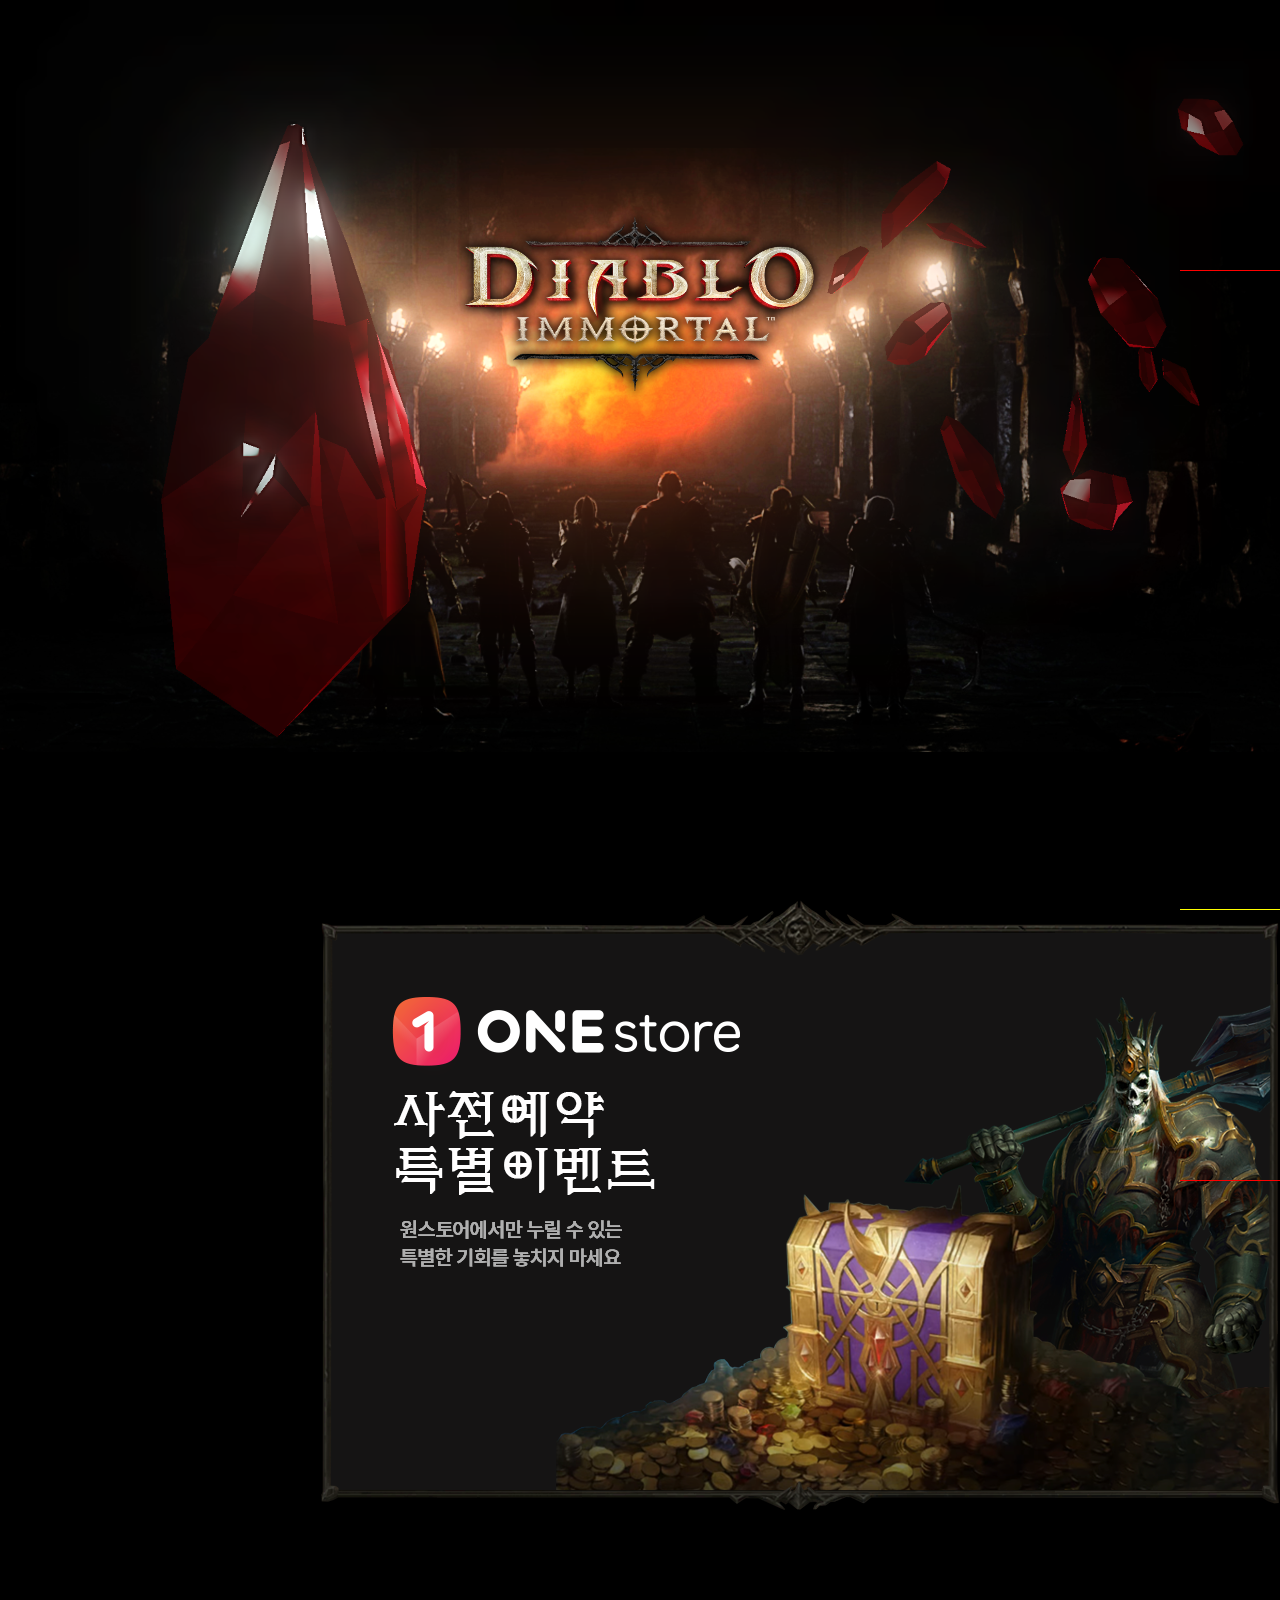
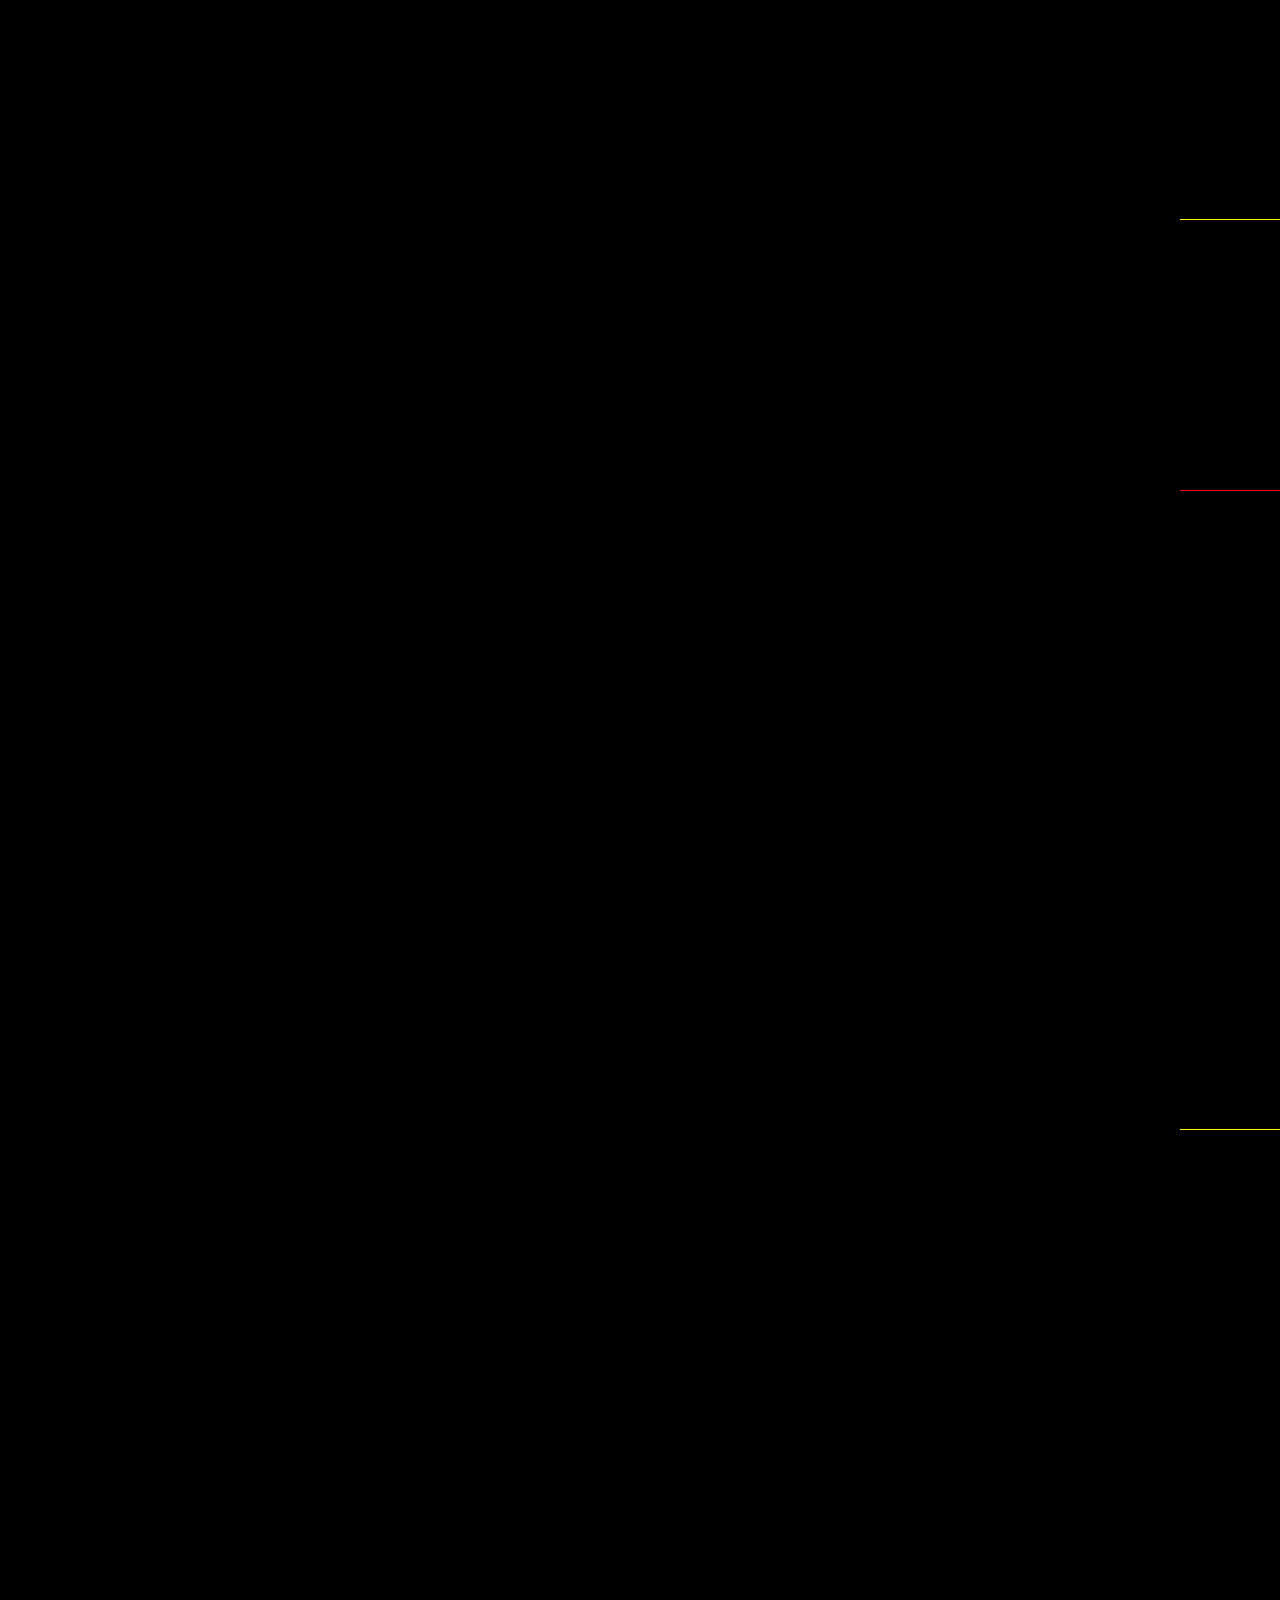
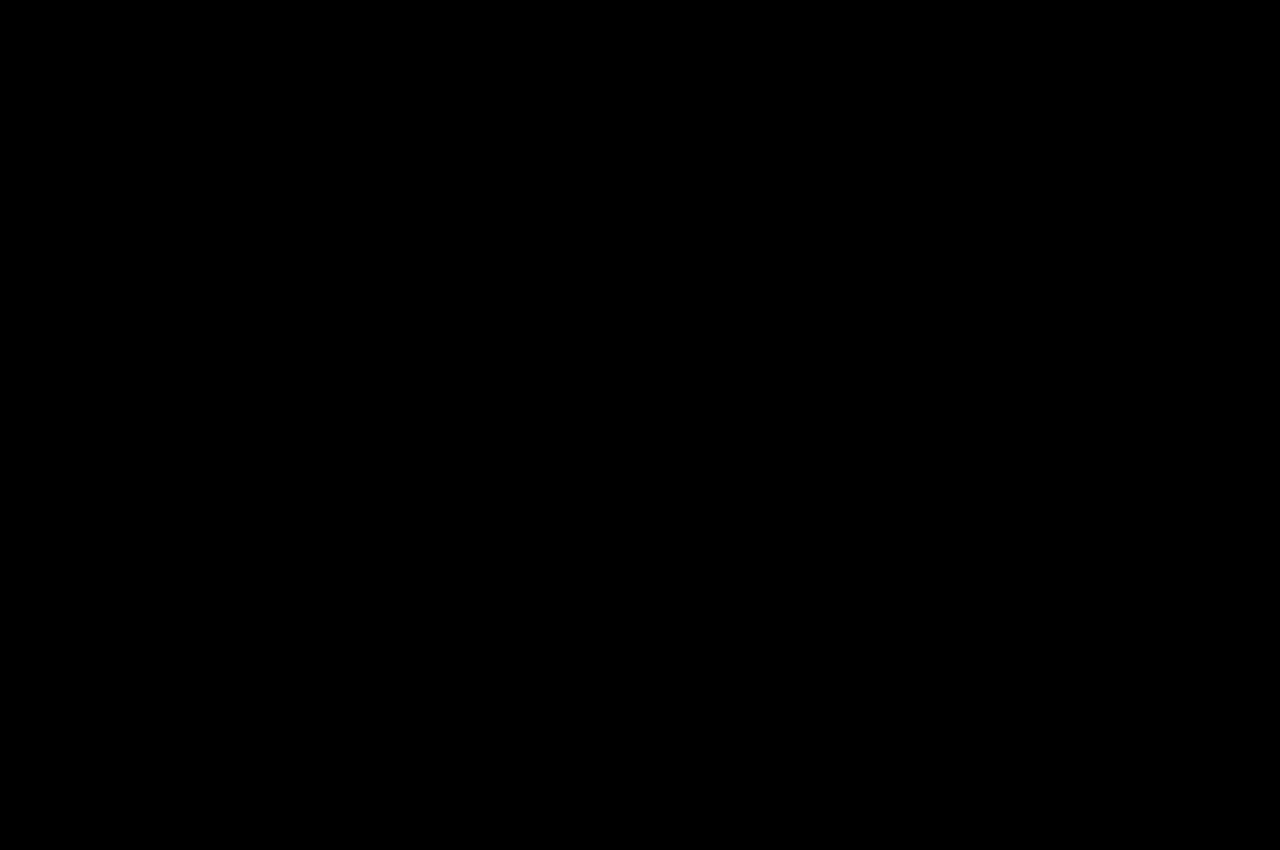
==== pages/type_b_01.html @ 22707ef1 "commit-01" ====
<!DOCTYPE html>
<html lang="ko">
	<head>
		<title>Diablo Immortal</title>
		<meta charset="utf-8">
		<meta name="viewport" content="width=device-width, user-scalable=no, minimum-scale=1.0, maximum-scale=1.0">
		<link  rel="stylesheet" href="../scss/type_b.css">
		<style>
            
        </style>
	</head>

	<body>
		
		<section class="hero-wrap" id="hero-wrap"></section>
		<div class="big-logo">
			<img src="../img/logo_big.png" class="logo">
			<!--
			<img src="../img/b_headline.png" class="headline bright">
			-->			
		</div>

		<section class="contents-wrap">
			<div class="con-child-wrap con-1">
				<img src="../img/b_con_1.png">
			</div>
		</section>

		<video id="video-sample" style="display: none;" muted loop autoplay>
			<source src="../video/test_sample.mp4" type='video/mp4'>
		</video>

		<span class="scroll-element">
			<span class="trigger trigger-1"></span>
			<span class="trigger trigger-2"></span>
			<span class="trigger trigger-3"></span>
		</span>
	
	<!--  -->
	<script src="../js/gsap.min.js"></script>
	<script src="../js/ScrollTrigger.min.js"></script>

    <script type="module">

        import * as THREE from '../build/three.module.js';

        import { RoundedBoxGeometry } from './jsm/geometries/RoundedBoxGeometry.js';
        import { GLTFLoader } from './jsm/loaders/GLTFLoader.js';
        import { RGBELoader } from './jsm/loaders/RGBELoader.js';
        import { RoughnessMipmapper } from './jsm/utils/RoughnessMipmapper.js';
        import { EffectComposer } from './jsm/postprocessing/EffectComposer.js';
        import { RenderPass } from './jsm/postprocessing/RenderPass.js';
        import { ShaderPass } from './jsm/postprocessing/ShaderPass.js';
        import { UnrealBloomPass } from './jsm/postprocessing/UnrealBloomPass.js';
        //import { CopyShader } from './jsm/shaders/CopyShader.js';
        //import { RGBShiftShader } from './jsm/shaders/RGBShiftShader.js';

        let heroScene;
        let camera, renderer, scene, composer, mesh, iconOneStore, iconRig;
        const mouse = new THREE.Vector2();
        const target = new THREE.Vector2();
        const windowHalf = new THREE.Vector2( window.innerWidth / 2, window.innerHeight / 2 );
        const cameraRig = new THREE.Object3D();
		const stoneRig = new THREE.Object3D();
		const stoneGroupRig = new THREE.Object3D();
		

        init();
		animate();

        function init() {

            const scene = new THREE.Scene();
			camera = new THREE.PerspectiveCamera( 45, window.innerWidth / window.innerHeight, 0.01, 100 );
            camera.position.set( 0, 0, 3);
            camera.lookAt(0,0,0);
           			
			// light
			const light1 = new THREE.DirectionalLight( 0xffffff, 1 );
			scene.add( light1 );

			// Textures Loading
			const textureLoader = new THREE.TextureLoader();

			const bg1Texture = textureLoader.load("models/heroes.jpg");
			const bg1Geometry = new THREE.PlaneGeometry(11, 5);
			const bg1Material = new THREE.MeshBasicMaterial({ 
				map: bg1Texture,
				transparent: true,
				opacity : 0.7 
			});

			const bg1Mesh = new THREE.Mesh(bg1Geometry, bg1Material);			
			bg1Mesh.position.set(0, 0, -6);
			scene.add(bg1Mesh);

			const normalMapTexture = textureLoader.load("models/normal.jpg");

			const hdrEquirect = new RGBELoader().load(
				"models/empty_warehouse_01_2k.hdr",
				//"models/diablo_1.hdr",
					() => {
					hdrEquirect.mapping = THREE.EquirectangularReflectionMapping;
				}
			);

			const stoneMat = new THREE.MeshPhysicalMaterial({
				color: 0xeb0000,
				metalness: 0,
				roughness: 0,
				transmission: 1,
				ior: 1.3,
				reflectivity: 0.8,
				thickness: 2.5,
				envMap: hdrEquirect,
				envMapIntensity: 0.5,
				//clearcoat: 1,
				//clearcoatRoughness: 0,
				//normalScale: new THREE.Vector2(0.1),
				//normalMap: normalMapTexture,
				clearcoatNormalMap: normalMapTexture,
				clearcoatNormalScale: new THREE.Vector2(0.5),
				emissive: 0x130101,
				//transparent: true,
				//opacity : 0.8 
			});

			let mesh = null;
            const loaderStone = new GLTFLoader().setPath( 'models/' );
            loaderStone.load( 'world_stone.glb', function ( gltf ) {
				const stoneMesh = gltf.scene.children.find((mesh) => mesh.name === "WorldStone");
				const stoneGeometry = stoneMesh.geometry.clone();
				mesh = new THREE.Mesh(stoneGeometry, stoneMat);
				mesh.scale.set(0.7, 0.7, 0.7);
				stoneRig.add(mesh);
                render();

				// Discard the loaded model
				gltf.scene.children.forEach((child) => {
					child.geometry.dispose();
					child.material.dispose();
				});
            });

			stoneRig.position.x = -2.2;
			stoneRig.position.z = -4;
            scene.add(stoneRig);
			
			//---
			
			let stoneGroupObject = null;
			const loaderStoneGroup = new GLTFLoader().setPath( 'models/' );
			loaderStoneGroup.load( 'world_stone_group.glb', function ( gltf ) {
				const stoneGroupMesh = gltf.scene.children.find((mesh) => mesh.name === "stone_group");
				const stoneGroupGeometry = stoneGroupMesh.geometry.clone();
				stoneGroupObject = new THREE.Mesh(stoneGroupGeometry, stoneMat);
				
				stoneGroupRig.add(stoneGroupObject);
                render();
            });
			stoneGroupRig.position.x = 0.8;
			stoneGroupRig.position.z = 1;
			scene.add(stoneGroupRig);

			//--------------------------
            
            renderer = new THREE.WebGLRenderer( { antialias: false } );
            renderer.setPixelRatio( window.devicePixelRatio*1.5 );
            renderer.setSize( window.innerWidth, window.innerHeight );
			renderer.toneMapping = THREE.ACESFilmicToneMapping;
            renderer.toneMappingExposure = 1.5;
			let stageColor = 0x000000 ; 
            renderer.setClearColor( stageColor, 1);
			
            heroScene = document.getElementById("hero-wrap");
            heroScene.appendChild(renderer.domElement);

            composer = new EffectComposer( renderer );
			composer.addPass( new RenderPass( scene, camera ) );
			
			const bloomPass = new UnrealBloomPass(
				new THREE.Vector2(window.innerWidth, window.innerHeight), 0.1, 0.1, 0.1
			);
			bloomPass.strength = 1.5;
			bloomPass.radius = 1.5;
			composer.addPass(bloomPass);
			
			
            window.addEventListener( 'resize', onWindowResize );
            document.addEventListener( 'mousemove', onMouseMove );

			// ScrollTrigger ------------------------------
			//---------------------------------------------

			gsap.registerPlugin(ScrollTrigger);
			let scene1 = gsap.timeline();
			let tlStone = gsap.timeline();
			scene1
			.add('start')
			.to(stoneRig.position, { x: 1.5, z: -1, duration: 3})
			.to(stoneRig.rotation, { x: 6, y: 1, duration: 3}, 'start')
			.to(stoneGroupRig.position, { x: -0.8, z: 1, duration: 3}, 'start')
			.to(stoneGroupRig.rotation, { x: 6, y: 1, duration: 3}, 'start')
			.to(bg1Material, {opacity: 0.0, duration: 3}, 'start')
			.to(bg1Mesh.position, {z: -8, duration:3 }, 'start');
			ScrollTrigger.create({
				animation: scene1,
				trigger: ".trigger-1",
				start: "bottom bottom",
				end : "bottom 50%",
				scrub: true
			});

			tlStone
			.to(stoneRig.position, { 
				y: 0.03, duration:1,
				repeat:-1, yoyo:true, 
				ease:Power0.easeNone 
			 });

			let tlStoneGroup = gsap.timeline();
			tlStoneGroup
			.to(stoneGroupRig.position, { 
				y: 0.02, duration: 1, 
				repeat:-1, yoyo:true, 
				ease:Power0.easeNone 
			});

        } // init end -----------------------

        function onMouseMove( event ) {
            mouse.x = ( event.clientX - windowHalf.x );
            mouse.y = ( event.clientY - windowHalf.x );
        }

        function onWindowResize() {
            const width = window.innerWidth;
			const height = window.innerHeight;

			camera.aspect = width / height;
			camera.updateProjectionMatrix();

			renderer.setSize( width, height );
			composer.setSize( width, height );
            
            render();
        }

		function animate(){
			requestAnimationFrame(animate);
			render();
		}
        function render() {

            target.x = ( 1 - mouse.x ) * -0.002;
            target.y = ( 1 - mouse.y ) * -0.0004;
            
            cameraRig.rotation.x += 0.05 * ( target.y - stoneRig.rotation.x );
            cameraRig.rotation.y += 0.05 * ( target.x - stoneRig.rotation.y );
			stoneRig.rotation.z += 0.0003;
			stoneRig.rotation.y += 0.001;
            
            composer.render();

        }

    </script>
		
		
	</body>
</html>
---- scss/type_b.css ----
*,
*::before,
*::after {
  -webkit-box-sizing: border-box;
          box-sizing: border-box;
}

body {
  margin: 0;
  font-family: system-ui, -apple-system, "Segoe UI", Roboto, "Helvetica Neue", Arial, "Noto Sans", sans-serif, "Apple Color Emoji", "Segoe UI Emoji", "Segoe UI Symbol", "Noto Color Emoji";
  font-size: 1rem;
  font-weight: 400;
  line-height: 1.4;
  color: #212529;
  text-align: left;
  background-color: #fff;
  -webkit-text-size-adjust: 100%;
  -webkit-tap-highlight-color: rgba(0, 0, 0, 0);
}

[tabindex="-1"]:focus:not(:focus-visible) {
  outline: 0 !important;
}

main {
  display: block;
}

hr {
  margin: 1rem 0;
  color: #dee2e6;
  background-color: #dee2e6;
  border: 0;
  opacity: 0.25;
}

pre {
  font-family: SFMono-Regular, Menlo, Monaco, Consolas, "Liberation Mono", "Courier New", monospace;
  font-size: 1rem;
}

h1, h2, h3, h4, h5, h6 {
  margin-top: 0;
  margin-bottom: 0.5rem;
  font-weight: 700;
  line-height: 1.2;
}

h1 {
  font-size: 2.5rem;
}

h2 {
  font-size: 2rem;
}

h3 {
  font-size: 1.75rem;
}

h4 {
  font-size: 1.5rem;
}

h5 {
  font-size: 1.25rem;
}

h6 {
  font-size: 1rem;
}

p {
  margin-top: 0;
  margin-bottom: 1rem;
}

abbr[title],
abbr[data-original-title] {
  text-decoration: underline;
  -webkit-text-decoration: underline dotted;
          text-decoration: underline dotted;
  cursor: help;
  text-decoration-skip-ink: none;
}

address {
  margin-bottom: 1rem;
  font-style: normal;
  line-height: inherit;
}

ol, ul {
  padding-left: 0;
}

ol, ul, dl {
  margin-top: 0;
  margin-bottom: 1rem;
}

ol ol, ul ul, ol ul, ul ol {
  margin-bottom: 0;
}

dt {
  font-weight: 400;
}

dd {
  margin-bottom: .5rem;
  margin-left: 0;
}

li {
  list-style: none;
}

blockquote {
  margin: 0 0 1rem;
}

b,
strong {
  font-weight: bolder;
}

small {
  font-size: 0.875rem;
}

mark {
  padding: 0.2em;
  background-color: #fcf8e3;
}

sub,
sup {
  position: relative;
  font-size: 0.75em;
  line-height: 0;
  vertical-align: baseline;
}

sub {
  bottom: -.25em;
}

sup {
  top: -.5em;
}

a {
  color: #212529;
  text-decoration: none;
}

a:hover {
  color: black;
}

a:not([href]):not([class]), a:not([href]):not([class]):hover {
  color: inherit;
  text-decoration: none;
}

figure {
  margin: 0 0 1rem;
}

img,
svg {
  vertical-align: middle;
}

table {
  caption-side: bottom;
  border-collapse: collapse;
}

caption {
  padding-top: 0.5rem;
  padding-bottom: 0.5rem;
  color: #6c757d;
  text-align: left;
}

th {
  text-align: inherit;
  text-align: -webkit-match-parent;
}

thead,
tbody,
tfoot,
tr,
td,
th {
  border-color: inherit;
  border-style: solid;
  border-width: 0;
}

label {
  display: inline-block;
}

button {
  border-radius: 0;
}

button:focus {
  outline: 1px dotted;
  outline: 5px auto -webkit-focus-ring-color;
}

input,
button,
select,
optgroup,
textarea {
  margin: 0;
  font-family: inherit;
  font-size: inherit;
  line-height: inherit;
}

button,
input {
  overflow: visible;
}

button,
select {
  text-transform: none;
}

[role="button"] {
  cursor: pointer;
}

select {
  word-wrap: normal;
}

[list]::-webkit-calendar-picker-indicator {
  display: none;
}

button,
[type="button"],
[type="reset"],
[type="submit"] {
  -webkit-appearance: button;
  cursor: pointer;
}

::-moz-focus-inner {
  padding: 0;
  border-style: none;
}

textarea {
  resize: vertical;
}

fieldset {
  min-width: 0;
  padding: 0;
  margin: 0;
  border: 0;
}

legend {
  float: left;
  width: 100%;
  padding: 0;
  margin-bottom: 0.5rem;
  font-size: 1.5rem;
  line-height: inherit;
  white-space: normal;
}

legend + * {
  clear: left;
}

::-webkit-datetime-edit-fields-wrapper,
::-webkit-datetime-edit-text,
::-webkit-datetime-edit-minute,
::-webkit-datetime-edit-hour-field,
::-webkit-datetime-edit-day-field,
::-webkit-datetime-edit-month-field,
::-webkit-datetime-edit-year-field {
  padding: 0;
}

::-webkit-inner-spin-button {
  height: auto;
}

[type="search"] {
  outline-offset: -2px;
  -webkit-appearance: textfield;
}

::-webkit-search-decoration {
  -webkit-appearance: none;
}

::-webkit-color-swatch-wrapper {
  padding: 0;
}

::-webkit-file-upload-button {
  font: inherit;
  -webkit-appearance: button;
}

output {
  display: inline-block;
}

iframe {
  border: 0;
}

summary {
  display: list-item;
  cursor: pointer;
}

progress {
  vertical-align: baseline;
}

[hidden] {
  display: none !important;
}

details {
  display: block;
}

template {
  display: none;
}

body {
  overflow-x: hidden;
  font-family: 'Mark Pro Heavy', sans-serif;
  background-color: #000;
}

.hero-wrap {
  position: fixed;
  width: 100%;
  max-width: 2560px;
  height: 100vh;
  min-height: 640px;
  overflow: hidden;
  margin: 0 auto;
}

.big-logo {
  position: absolute;
  width: 100%;
  margin: auto;
  left: 0;
  right: 0;
  top: 200px;
  display: -webkit-box;
  display: -ms-flexbox;
  display: flex;
  -webkit-box-orient: vertical;
  -webkit-box-direction: normal;
      -ms-flex-direction: column;
          flex-direction: column;
}

.big-logo .logo {
  position: absolute;
  width: 380px;
  margin: auto;
  left: 0;
  right: 0;
}

.big-logo .headline {
  position: absolute;
  width: 340px;
  bottom: -440px;
  margin: auto;
  left: 0;
  right: 0;
}

.big-logo .headline.bright {
  -webkit-filter: brightness(10) drop-shadow(0px 0px 10px #000000);
          filter: brightness(10) drop-shadow(0px 0px 10px #000000);
}

.contents-wrap {
  position: absolute;
  width: 1600px;
  margin: 0 auto;
  left: 0;
  right: 0;
  display: -webkit-box;
  display: -ms-flexbox;
  display: flex;
  -webkit-box-orient: vertical;
  -webkit-box-direction: normal;
      -ms-flex-direction: column;
          flex-direction: column;
  top: 100vh;
}

.contents-wrap .con-child-wrap {
  position: absolute;
  width: 1200px;
  left: 0;
  right: 0;
  margin: auto;
}

.contents-wrap .con-child-wrap.con-1 {
  text-align: center;
}

.scroll-element {
  display: block;
  position: absolute;
  width: 100px;
  height: 450vh;
  right: 0;
  top: 0;
  z-index: 100;
  display: -webkit-box;
  display: -ms-flexbox;
  display: flex;
  -webkit-box-orient: vertical;
  -webkit-box-direction: normal;
      -ms-flex-direction: column;
          flex-direction: column;
}

.scroll-element .trigger {
  display: block;
  width: 100%;
  position: relative;
  height: 70vh;
  min-height: 640px;
  margin-top: 30vh;
  border-top: 1px solid red;
  border-bottom: 1px solid yellow;
}
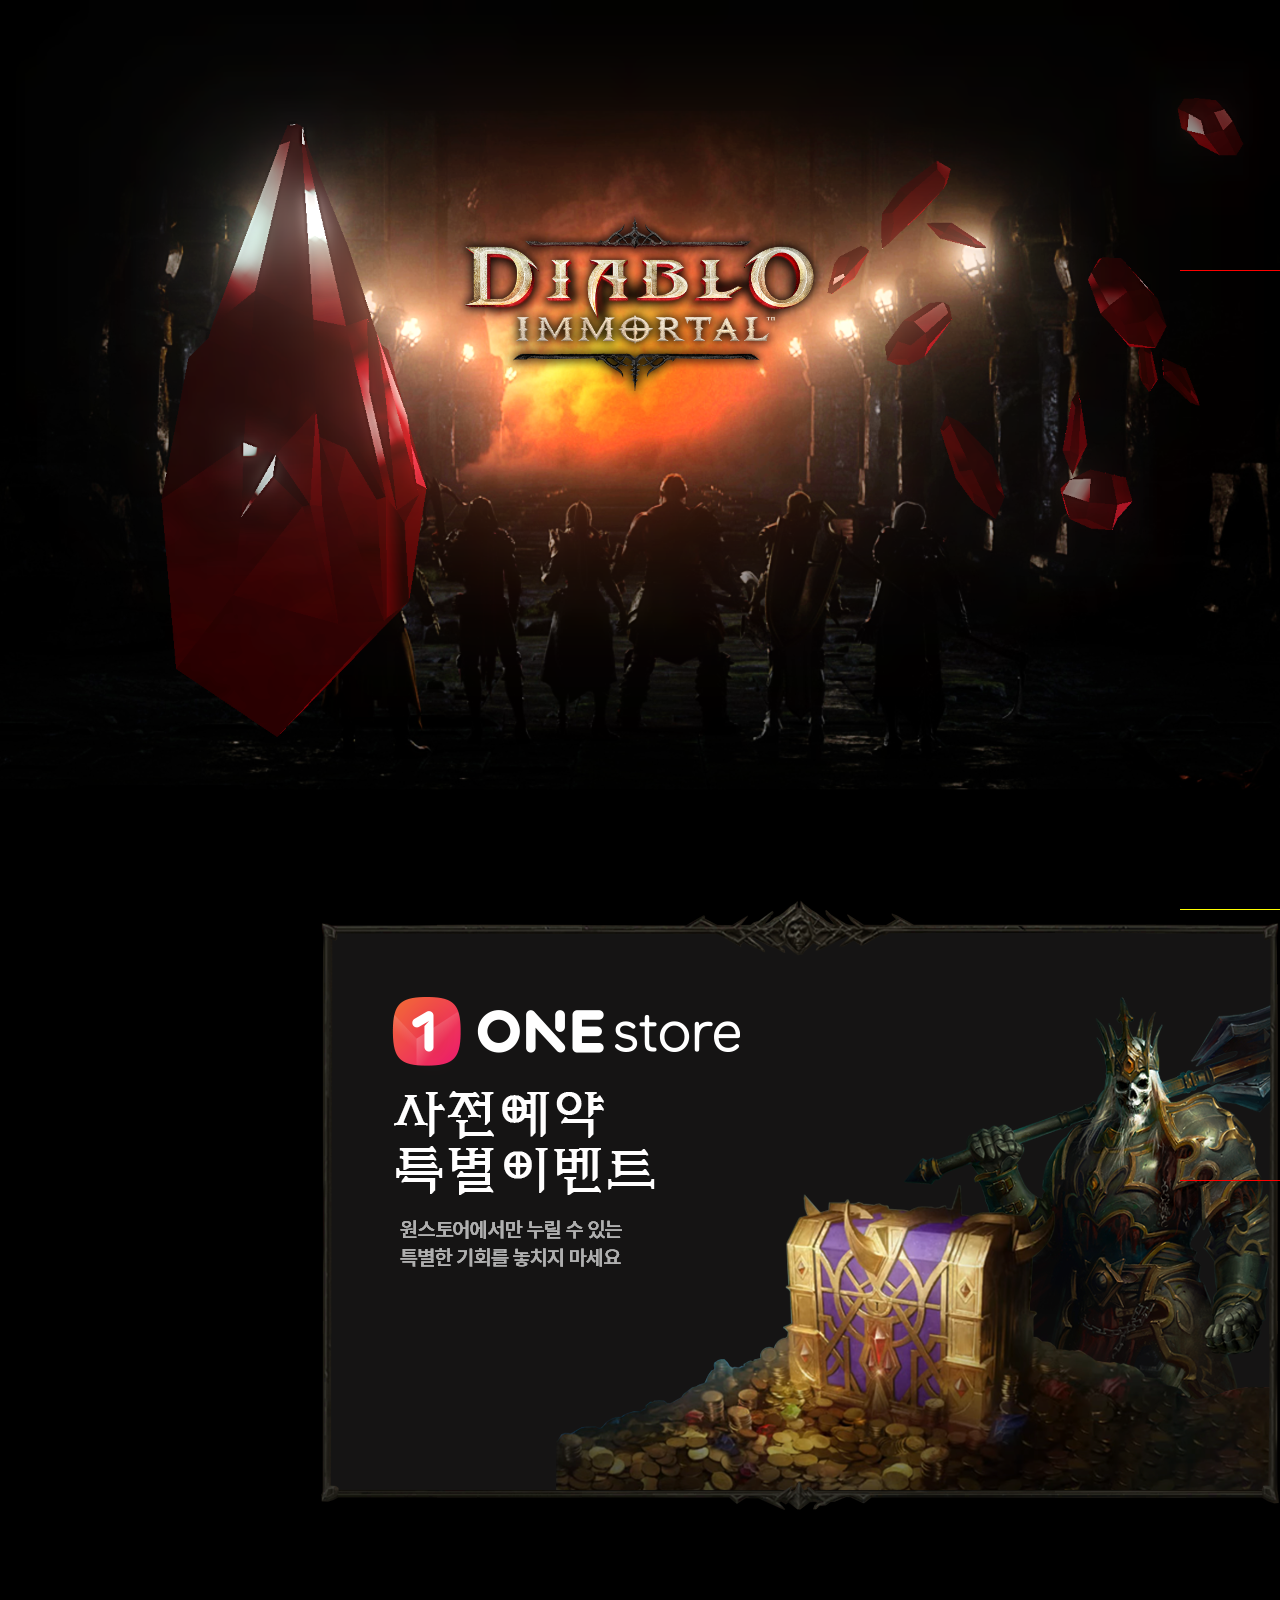
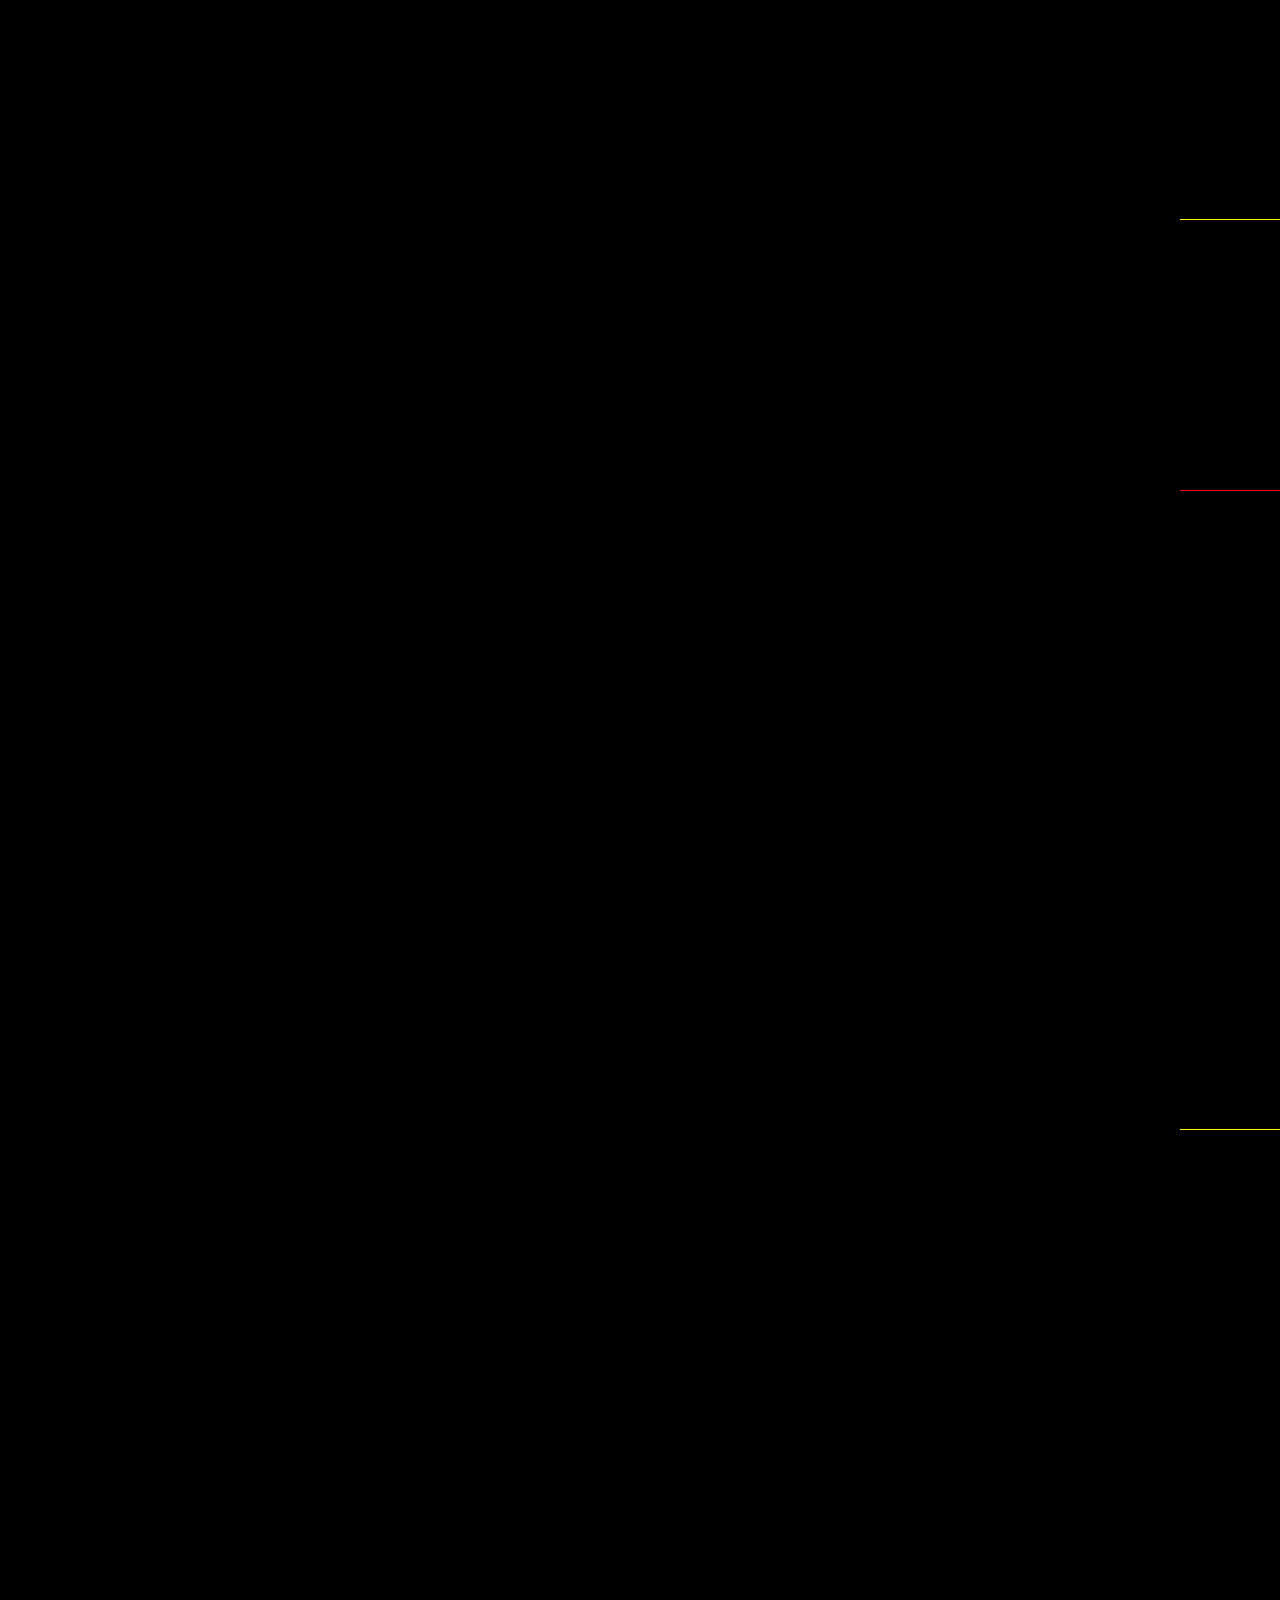
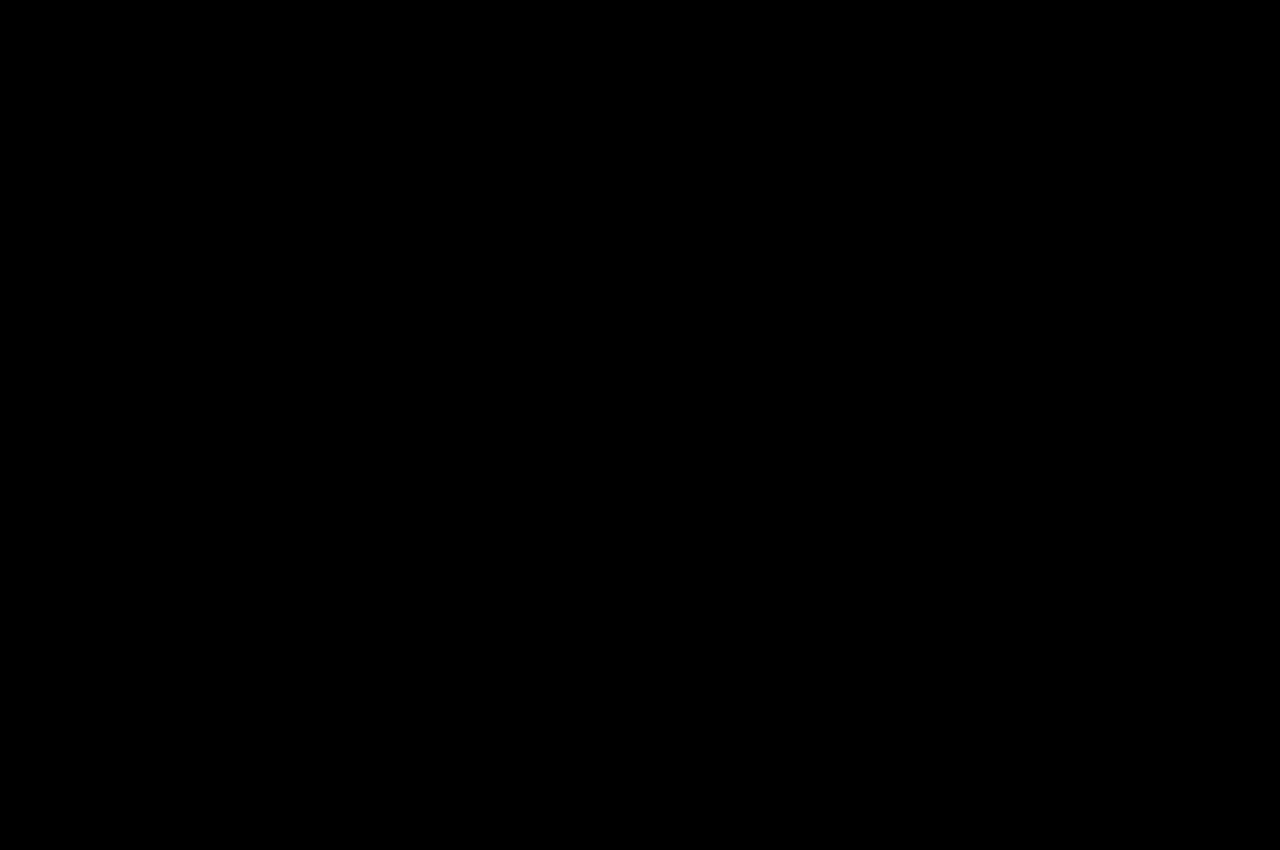
==== commit 8513a263: "Update type_b_01.html" ====
--- a/pages/type_b_01.html
+++ b/pages/type_b_01.html
@@ -91,7 +91,7 @@
 			});
 
 			const bg1Mesh = new THREE.Mesh(bg1Geometry, bg1Material);			
-			bg1Mesh.position.set(0, 0, -6);
+			bg1Mesh.position.set(0, 0, -5);
 			scene.add(bg1Mesh);
 
 			const normalMapTexture = textureLoader.load("models/normal.jpg");
